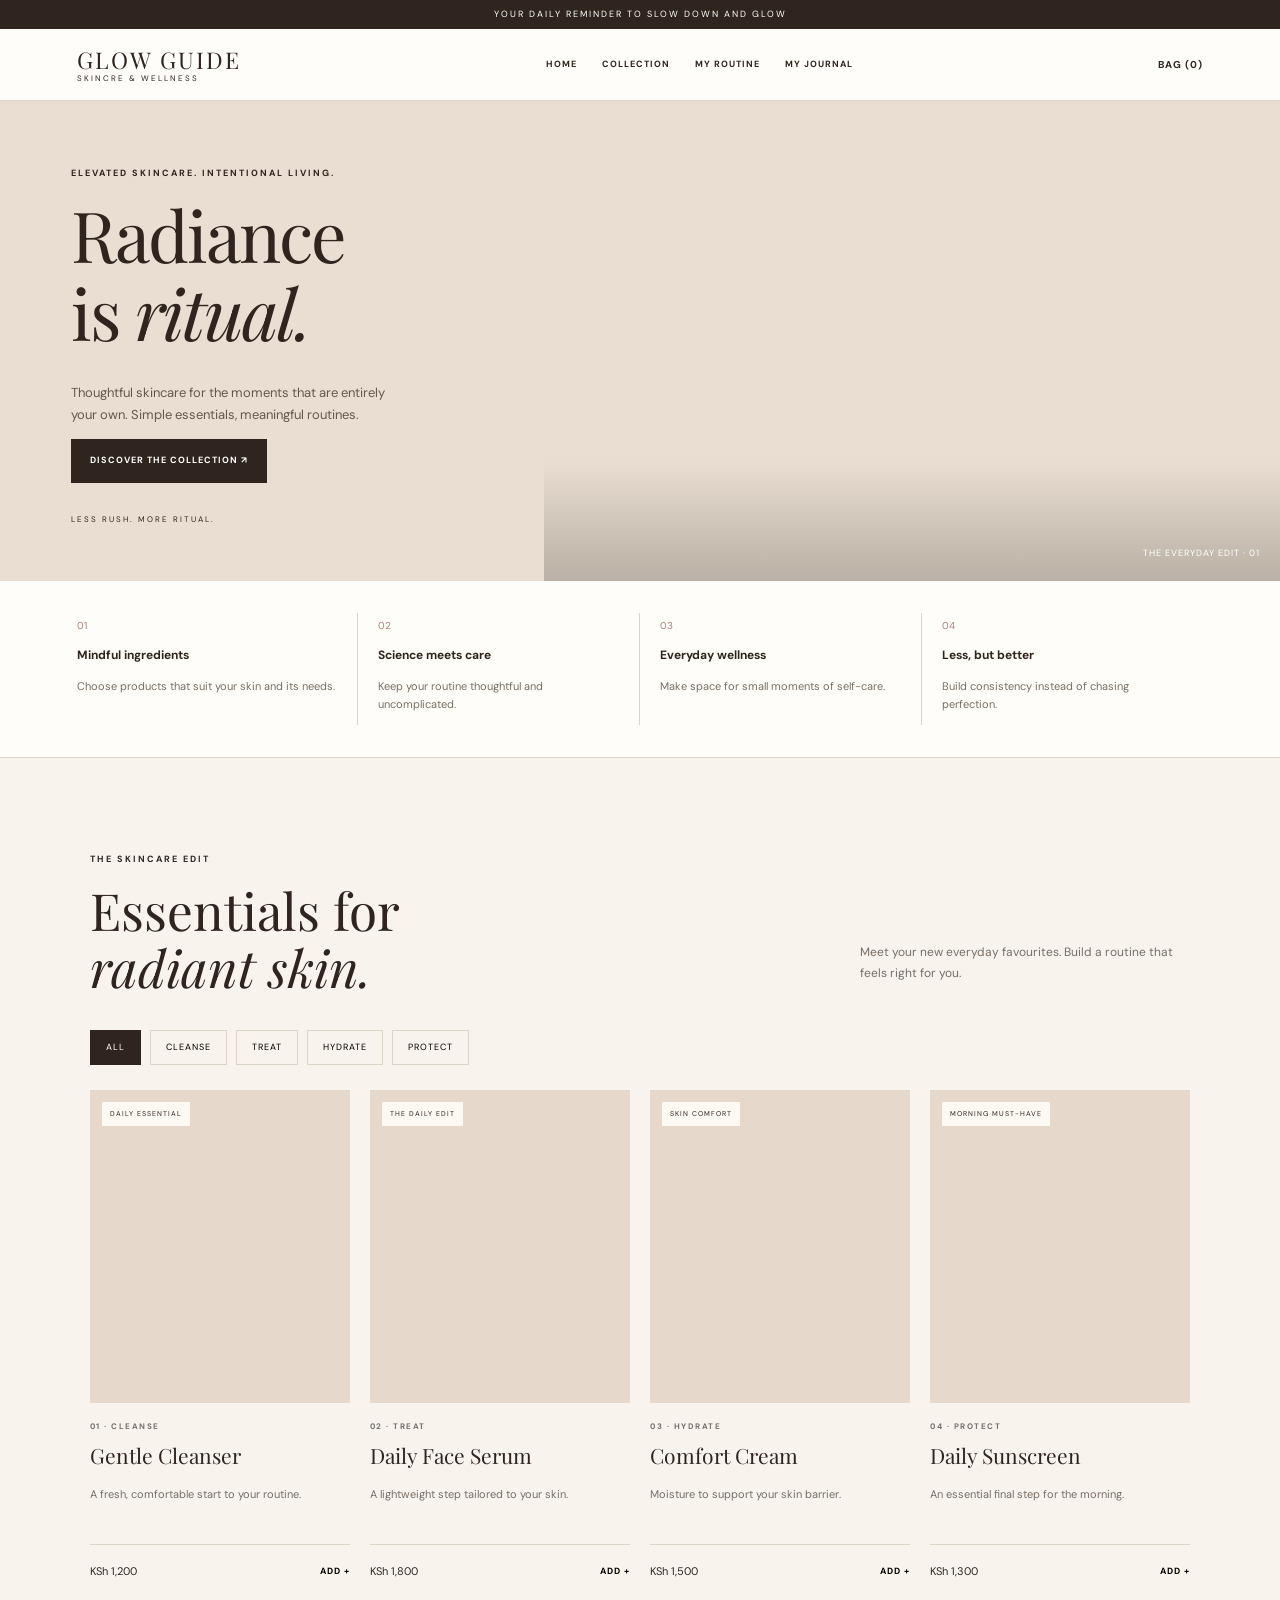
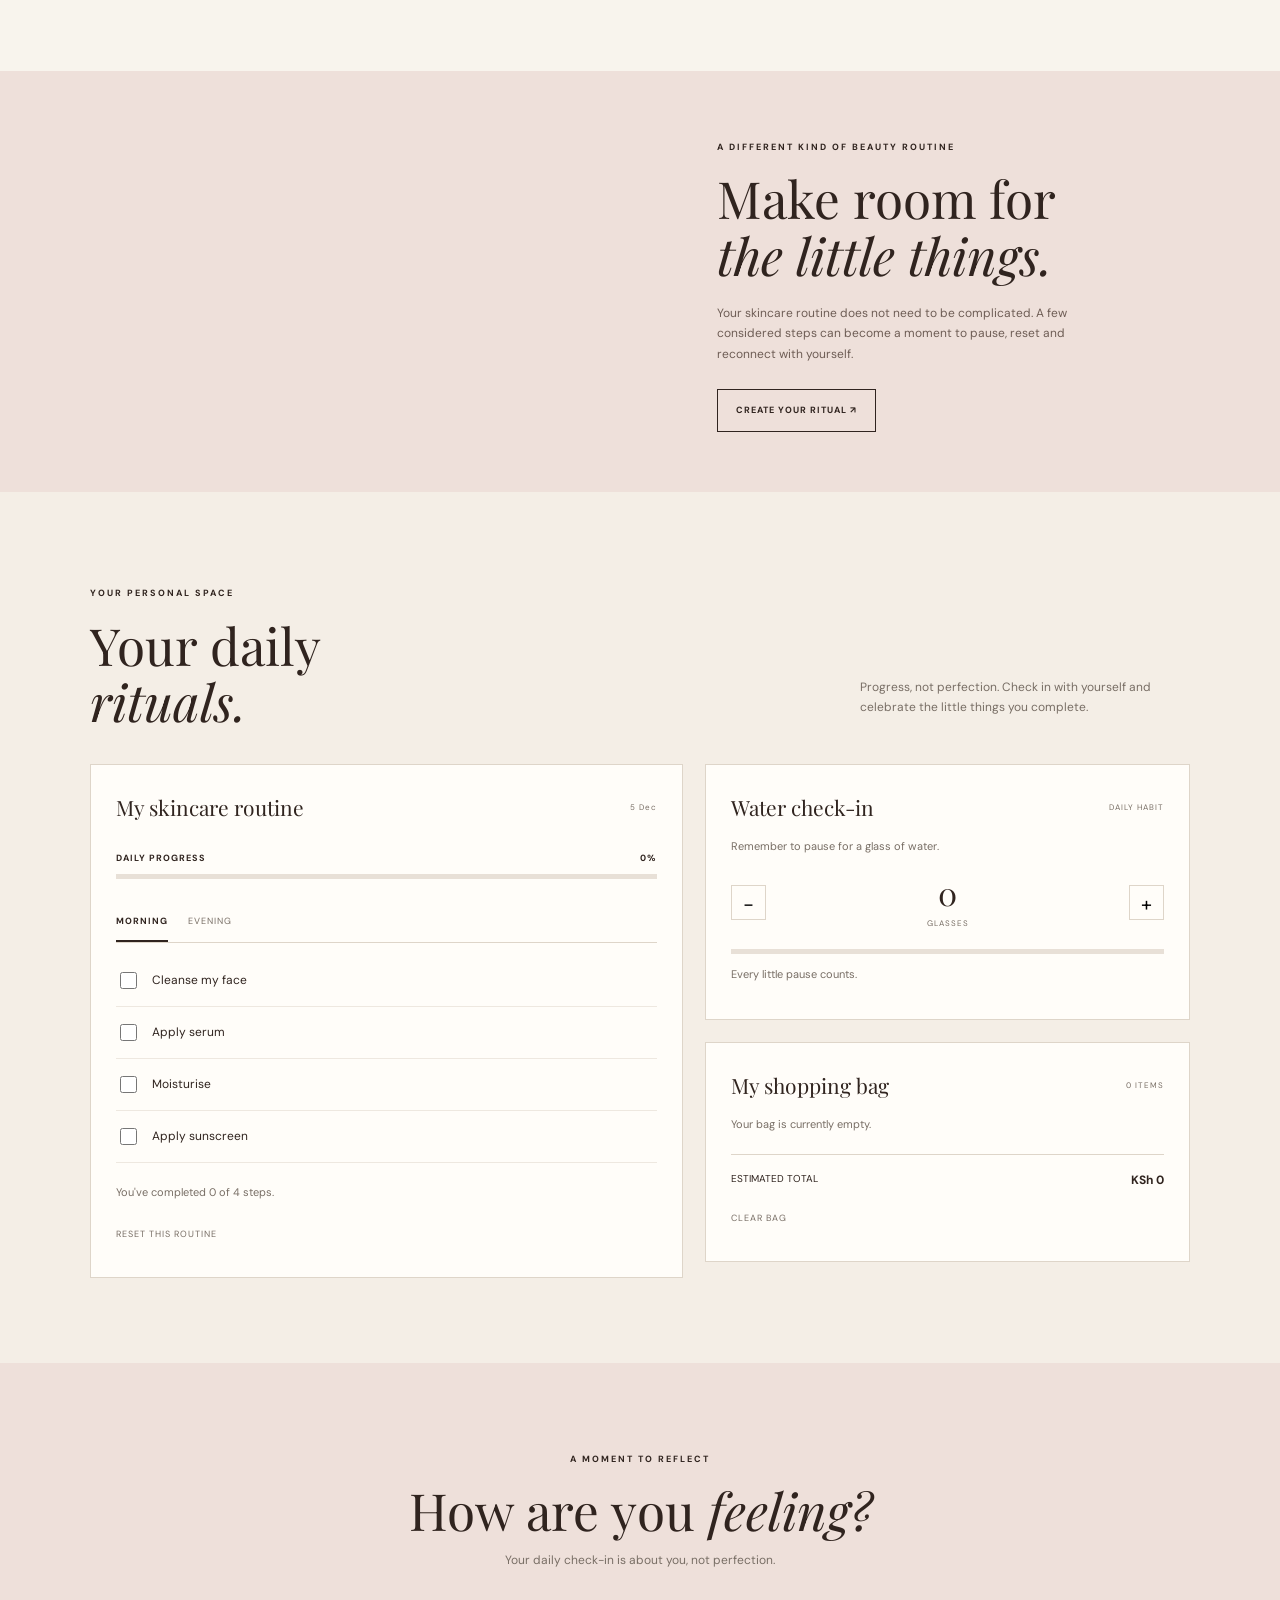
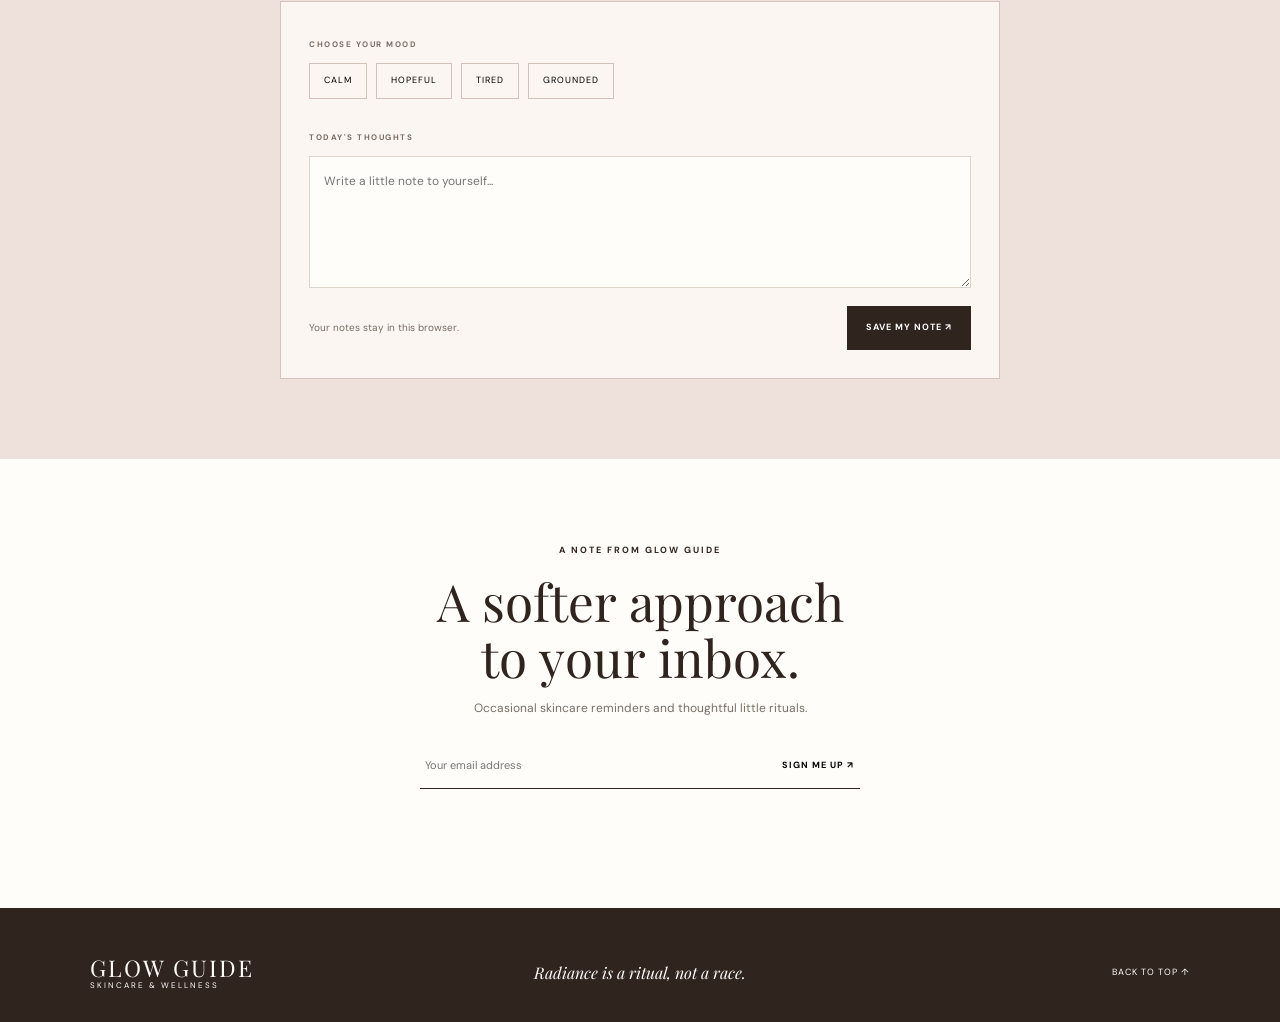
==== index.html @ 08b29b6f "fix: correct spelling of "SKINCRE" in header" ====
<!DOCTYPE html>
<html lang="en">
<head>
    <meta charset="UTF-8">
    <meta name="viewport" content="width=device-width, initial-scale=1.0">
    <title>Glow Guide | Radiance Is Ritual</title>

    <link rel="preconnect" href="https://fonts.googleapis.com">
    <link href="https://fonts.googleapis.com/css2?family=DM+Sans:wght@400;500;600;700&family=Playfair+Display:wght@400;500;600&display=swap" rel="stylesheet">

    <link rel="stylesheet" href="style.css">
</head>
<body>

    <div class="announcement">
        YOUR DAILY REMINDER TO SLOW DOWN AND GLOW
    </div>

    <header>
        <a href="#home" class="logo">
            GLOW GUIDE
            <span>SKINCRE & WELLNESS</span>
        </a>

        <button id="menuToggle" class="menu-toggle">MENU +</button>

        <nav id="navigation">
    <a href="index.html">HOME</a>
    <a href="index.html#products">COLLECTION</a>
    <a href="routine.html">MY ROUTINE</a>
    <a href="journal.html">MY JOURNAL</a>
</nav>

        <button id="bagButton" class="bag-button">
            BAG (<span id="bagCount">0</span>)
        </button>
    </header>

    <main>
        <section class="hero" id="home">
            <div class="hero-content">
                <p class="eyebrow">ELEVATED SKINCARE. INTENTIONAL LIVING.</p>

                <h1>Radiance<br>is <em>ritual.</em></h1>

                <p>
                    Thoughtful skincare for the moments that are
                    entirely your own. Simple essentials, meaningful routines.
                </p>

                <a href="#products" class="button dark-button">
                    DISCOVER THE COLLECTION ↗
                </a>

                <span class="hero-note">LESS RUSH. MORE RITUAL.</span>
            </div>

            <div class="hero-image">
                <span>THE EVERYDAY EDIT · 01</span>
            </div>
        </section>

        <section class="values">
            <article>
                <span>01</span>
                <h3>Mindful ingredients</h3>
                <p>Choose products that suit your skin and its needs.</p>
            </article>

            <article>
                <span>02</span>
                <h3>Science meets care</h3>
                <p>Keep your routine thoughtful and uncomplicated.</p>
            </article>

            <article>
                <span>03</span>
                <h3>Everyday wellness</h3>
                <p>Make space for small moments of self-care.</p>
            </article>

            <article>
                <span>04</span>
                <h3>Less, but better</h3>
                <p>Build consistency instead of chasing perfection.</p>
            </article>
        </section>

        <section class="section" id="products">
            <div class="section-heading">
                <div>
                    <p class="eyebrow">THE SKINCARE EDIT</p>
                    <h2>Essentials for<br><em>radiant skin.</em></h2>
                </div>

                <p>
                    Meet your new everyday favourites.
                    Build a routine that feels right for you.
                </p>
            </div>

            <div class="filters">
                <button class="filter active" data-category="all">ALL</button>
                <button class="filter" data-category="cleanse">CLEANSE</button>
                <button class="filter" data-category="treat">TREAT</button>
                <button class="filter" data-category="hydrate">HYDRATE</button>
                <button class="filter" data-category="protect">PROTECT</button>
            </div>

            <div class="product-grid">
                <article class="product-card" data-category="cleanse">
                    <div class="product-image image-one">
                        <span class="product-tag">DAILY ESSENTIAL</span>
                    </div>
                    <p class="category">01 · CLEANSE</p>
                    <h3>Gentle Cleanser</h3>
                    <p class="description">A fresh, comfortable start to your routine.</p>
                    <div class="product-bottom">
                        <span>KSh 1,200</span>
                        <button class="add-button" data-name="Gentle Cleanser" data-price="1200">ADD +</button>
                    </div>
                </article>

                <article class="product-card" data-category="treat">
                    <div class="product-image image-two">
                        <span class="product-tag">THE DAILY EDIT</span>
                    </div>
                    <p class="category">02 · TREAT</p>
                    <h3>Daily Face Serum</h3>
                    <p class="description">A lightweight step tailored to your skin.</p>
                    <div class="product-bottom">
                        <span>KSh 1,800</span>
                        <button class="add-button" data-name="Daily Face Serum" data-price="1800">ADD +</button>
                    </div>
                </article>

                <article class="product-card" data-category="hydrate">
                    <div class="product-image image-three">
                        <span class="product-tag">SKIN COMFORT</span>
                    </div>
                    <p class="category">03 · HYDRATE</p>
                    <h3>Comfort Cream</h3>
                    <p class="description">Moisture to support your skin barrier.</p>
                    <div class="product-bottom">
                        <span>KSh 1,500</span>
                        <button class="add-button" data-name="Comfort Cream" data-price="1500">ADD +</button>
                    </div>
                </article>

                <article class="product-card" data-category="protect">
                    <div class="product-image image-four">
                        <span class="product-tag">MORNING MUST-HAVE</span>
                    </div>
                    <p class="category">04 · PROTECT</p>
                    <h3>Daily Sunscreen</h3>
                    <p class="description">An essential final step for the morning.</p>
                    <div class="product-bottom">
                        <span>KSh 1,300</span>
                        <button class="add-button" data-name="Daily Sunscreen" data-price="1300">ADD +</button>
                    </div>
                </article>
            </div>
        </section>

        <section class="philosophy" id="ritual">
            <div class="philosophy-image"></div>

            <div class="philosophy-text">
                <p class="eyebrow">A DIFFERENT KIND OF BEAUTY ROUTINE</p>
                <h2>Make room for<br><em>the little things.</em></h2>

                <p>
                    Your skincare routine does not need to be complicated.
                    A few considered steps can become a moment to pause,
                    reset and reconnect with yourself.
                </p>

                <a href="#routine" class="button outline-button">
                    CREATE YOUR RITUAL ↗
                </a>
            </div>
        </section>

        <section class="section dashboard" id="routine">
            <div class="section-heading">
                <div>
                    <p class="eyebrow">YOUR PERSONAL SPACE</p>
                    <h2>Your daily<br><em>rituals.</em></h2>
                </div>

                <p>
                    Progress, not perfection. Check in with yourself
                    and celebrate the little things you complete.
                </p>
            </div>

            <div class="dashboard-grid">
                <div class="panel routine-panel">
                    <div class="panel-heading">
                        <h3>My skincare routine</h3>
                        <span id="todayDate"></span>
                    </div>

                    <div class="progress-info">
                        <span>DAILY PROGRESS</span>
                        <strong id="progressText">0%</strong>
                    </div>

                    <div class="progress-track">
                        <div id="progressBar"></div>
                    </div>

                    <div class="routine-tabs">
                        <button class="routine-tab active" data-time="morning">MORNING</button>
                        <button class="routine-tab" data-time="evening">EVENING</button>
                    </div>

                    <div id="routineList"></div>

                    <p id="routineMessage">Every small step counts.</p>

                    <button id="resetRoutine" class="reset-button">
                        RESET THIS ROUTINE
                    </button>
                </div>

                <div class="side-column">
                    <div class="panel water-panel">
                        <div class="panel-heading">
                            <h3>Water check-in</h3>
                            <span>DAILY HABIT</span>
                        </div>

                        <p class="muted">
                            Remember to pause for a glass of water.
                        </p>

                        <div class="water-controls">
                            <button id="waterMinus" aria-label="Remove a glass">−</button>

                            <div>
                                <strong id="waterCount">0</strong>
                                <span>GLASSES</span>
                            </div>

                            <button id="waterPlus" aria-label="Add a glass">+</button>
                        </div>

                        <div class="progress-track">
                            <div id="waterBar"></div>
                        </div>

                        <p id="waterMessage" class="muted">One moment at a time.</p>
                    </div>

                    <div class="panel bag-panel" id="shoppingBag">
                        <div class="panel-heading">
                            <h3>My shopping bag</h3>
                            <span id="bagItems">0 ITEMS</span>
                        </div>

                        <div id="bagList">
                            <p class="muted">Your bag is currently empty.</p>
                        </div>

                        <div class="bag-total">
                            <span>ESTIMATED TOTAL</span>
                            <strong id="bagTotal">KSh 0</strong>
                        </div>

                        <button id="clearBag" class="reset-button">
                            CLEAR BAG
                        </button>
                    </div>
                </div>
            </div>
        </section>

        <section class="journal-section" id="journal">
            <div class="journal-heading">
                <p class="eyebrow">A MOMENT TO REFLECT</p>
                <h2>How are you <em>feeling?</em></h2>
                <p>Your daily check-in is about you, not perfection.</p>
            </div>

            <div class="journal-card">
                <p class="category">CHOOSE YOUR MOOD</p>

                <div class="mood-options">
                    <button class="mood-button" data-mood="Calm">CALM</button>
                    <button class="mood-button" data-mood="Hopeful">HOPEFUL</button>
                    <button class="mood-button" data-mood="Tired">TIRED</button>
                    <button class="mood-button" data-mood="Grounded">GROUNDED</button>
                </div>

                <label for="journalEntry" class="category">TODAY'S THOUGHTS</label>

                <textarea id="journalEntry" rows="5"
                    placeholder="Write a little note to yourself..."></textarea>

                <div class="journal-footer">
                    <span id="saveMessage">Your notes stay in this browser.</span>
                    <button id="saveJournal" class="button dark-button">SAVE MY NOTE ↗</button>
                </div>
            </div>
        </section>

        <section class="newsletter">
            <p class="eyebrow">A NOTE FROM GLOW GUIDE</p>
            <h2>A softer approach<br>to your inbox.</h2>
            <p>Occasional skincare reminders and thoughtful little rituals.</p>

            <form id="newsletterForm">
                <input type="email" id="emailInput" placeholder="Your email address" required>
                <button type="submit">SIGN ME UP ↗</button>
            </form>

            <p id="newsletterMessage" class="newsletter-message"></p>
        </section>
    </main>

    <footer>
        <a href="#home" class="logo">
            GLOW GUIDE
            <span>SKINCARE & WELLNESS</span>
        </a>

        <p>Radiance is a ritual, not a race.</p>
        <a href="#home">BACK TO TOP ↑</a>
    </footer>

    <script src="script.js"></script>
</body>
</html>
---- style.css ----
:root {
    --cream: #f8f4ed;
    --white: #fffdf9;
    --rose: #d9b8b1;
    --rose-light: #eee0da;
    --brown: #30241f;
    --taupe: #897767;
    --muted: #786e65;
    --line: #ded5c9;
    --serif: "Playfair Display", Georgia, serif;
    --sans: "DM Sans", Arial, sans-serif;
}

* {
    box-sizing: border-box;
}

html {
    scroll-behavior: smooth;
    scroll-padding-top: 90px;
}

body {
    margin: 0;
    background: var(--cream);
    color: var(--brown);
    font-family: var(--sans);
    font-size: 14px;
    line-height: 1.7;
}

button, input, textarea {
    font: inherit;
}

button, a {
    -webkit-tap-highlight-color: transparent;
}

a {
    color: inherit;
    text-decoration: none;
}

button {
    cursor: pointer;
}

.announcement {
    padding: 7px;
    background: var(--brown);
    color: white;
    text-align: center;
    font-size: 9px;
    letter-spacing: 2px;
}

header {
    position: sticky;
    top: 0;
    z-index: 10;
    display: flex;
    align-items: center;
    justify-content: space-between;
    gap: 20px;
    padding: 17px 6%;
    background: var(--white);
    border-bottom: 1px solid var(--line);
}

.logo {
    display: flex;
    flex-direction: column;
    font-family: var(--serif);
    font-size: 23px;
    line-height: 1.2;
    letter-spacing: 2px;
}

.logo span {
    font-family: var(--sans);
    font-size: 8px;
    letter-spacing: 2px;
}

nav {
    display: flex;
    gap: 25px;
}

nav a, .bag-button {
    font-size: 9px;
    font-weight: 700;
    letter-spacing: 1px;
}

nav a:hover {
    color: #a36f69;
}

.bag-button, .menu-toggle {
    padding: 9px 0;
    border: 0;
    background: transparent;
    color: var(--brown);
    font-size: 10px;
    letter-spacing: 1px;
}

.menu-toggle {
    display: none;
}

.hero {
    display: grid;
    grid-template-columns: 0.85fr 1.15fr;
    min-height: 480px;
    background: #e9ded1;
}

.hero-content {
    display: flex;
    flex-direction: column;
    align-items: flex-start;
    justify-content: center;
    padding: 55px 10% 55px 13%;
}

.eyebrow {
    margin-bottom: 15px;
    font-size: 9px;
    font-weight: 700;
    letter-spacing: 2px;
}

h1, h2, h3 {
    margin-top: 0;
}

h1, h2 {
    font-family: var(--serif);
    font-weight: 400;
    line-height: 1.1;
}

h1 {
    margin-bottom: 18px;
    font-size: clamp(48px, 5.5vw, 76px);
    letter-spacing: -2px;
}

h1 em, h2 em {
    font-weight: 400;
}

.hero-content > p:not(.eyebrow) {
    max-width: 340px;
    color: #65584e;
    font-size: 13px;
}

.button {
    display: inline-block;
    padding: 13px 18px;
    border: 1px solid var(--brown);
    font-size: 9px;
    font-weight: 700;
    letter-spacing: 1px;
    transition: background .25s, color .25s;
}

.dark-button {
    background: var(--brown);
    color: white;
}

.dark-button:hover {
    background: transparent;
    color: var(--brown);
}

.hero-note {
    margin-top: 30px;
    font-size: 8px;
    letter-spacing: 2px;
}

.hero-image {
    display: flex;
    align-items: flex-end;
    justify-content: flex-end;
    min-height: 480px;
    padding: 20px;
    background:
        linear-gradient(0deg, #30241f40, transparent 25%),
        url("https://i.pinimg.com/736x/78/ba/37/78ba37074120cfd9b7e479be611faea0.jpg")
        center / cover no-repeat;
}

.hero-image span {
    color: white;
    font-size: 9px;
    letter-spacing: 1px;
}

.values {
    display: grid;
    grid-template-columns: repeat(4, 1fr);
    padding: 32px 6%;
    background: var(--white);
    border-bottom: 1px solid var(--line);
}

.values article {
    padding: 0 20px;
    border-right: 1px solid var(--line);
}

.values article:first-child {
    padding-left: 0;
}

.values article:last-child {
    border: 0;
}

.values article > span {
    color: #a68178;
    font-size: 10px;
}

.values h3 {
    margin: 8px 0 5px;
    font-size: 12px;
}

.values p, .muted {
    color: var(--muted);
    font-size: 11px;
}

.section {
    padding: 85px 7%;
}

.section-heading {
    display: flex;
    align-items: flex-end;
    justify-content: space-between;
    gap: 30px;
    margin-bottom: 35px;
}

.section-heading h2, .philosophy h2,
.journal-heading h2, .newsletter h2 {
    margin-bottom: 0;
    font-size: clamp(38px, 4vw, 54px);
}

.section-heading > p {
    max-width: 330px;
    color: var(--muted);
    font-size: 12px;
}

.filters {
    display: flex;
    flex-wrap: wrap;
    gap: 9px;
    margin-bottom: 25px;
}

.filter {
    padding: 9px 15px;
    border: 1px solid var(--line);
    background: transparent;
    font-size: 9px;
    letter-spacing: 1px;
}

.filter:hover, .filter.active {
    border-color: var(--brown);
    background: var(--brown);
    color: white;
}

.product-grid {
    display: grid;
    grid-template-columns: repeat(4, minmax(0, 1fr));
    gap: 20px;
}

.product-card {
    min-width: 0;
    animation: fadeIn .35s ease;
}

.product-card.hidden {
    display: none;
}

.product-image {
    position: relative;
    overflow: hidden;
    aspect-ratio: 4 / 4.8;
    margin-bottom: 17px;
    background-color: #e6d8ca;
    background-position: center;
    background-size: cover;
    transition: background-size .3s;
}

.product-card:hover .product-image {
    filter: saturate(.9);
}

.image-one {
    background-image: url("https://i.pinimg.com/736x/c7/38/27/c73827fe2aad426c7328e5160a84a9de.jpg");
}

.image-two {
    background-image: url("https://i.pinimg.com/736x/4d/58/dd/4d58ddaed7754db83d1d439039203e35.jpg");
}

.image-three {
    background-image: url("https://i.pinimg.com/736x/87/bc/37/87bc3755976890d50ada2dde1de0d904.jpg");
}

.image-four {
    background-image: url("https://i.pinimg.com/1200x/c8/2e/bd/c82ebddfeb3f2e56e0373e88ba28e159.jpg");
}

.product-tag {
    position: absolute;
    top: 12px;
    left: 12px;
    padding: 6px 8px;
    background: #fffdf9df;
    font-size: 7px;
    letter-spacing: 1px;
}

.category {
    margin-bottom: 5px;
    color: var(--muted);
    font-size: 8px;
    font-weight: 700;
    letter-spacing: 1.5px;
}

.product-card h3 {
    margin-bottom: 5px;
    font-family: var(--serif);
    font-size: 21px;
    font-weight: 400;
}

.description {
    min-height: 48px;
    color: var(--muted);
    font-size: 11px;
}

.product-bottom {
    display: flex;
    align-items: center;
    justify-content: space-between;
    gap: 10px;
    padding-top: 12px;
    border-top: 1px solid var(--line);
    font-size: 11px;
}

.add-button {
    padding: 7px 0 7px 8px;
    border: 0;
    background: transparent;
    font-size: 9px;
    font-weight: 700;
    letter-spacing: 1px;
}

.add-button:hover {
    color: #a36f69;
}

.philosophy {
    display: grid;
    grid-template-columns: 1fr 1fr;
    background: var(--rose-light);
}

.philosophy-image {
    min-height: 390px;
    background:
        url("https://i.pinimg.com/736x/76/57/2b/76572b9d6eb67d66b249c92ca7737bb4.jpg")
        center / cover no-repeat;
}

.philosophy-text {
    display: flex;
    flex-direction: column;
    align-items: flex-start;
    justify-content: center;
    padding: 60px 12%;
}

.philosophy-text > p:not(.eyebrow) {
    max-width: 370px;
    margin: 20px 0;
    color: #6e5d55;
    font-size: 12px;
}

.outline-button {
    margin-top: 5px;
}

.outline-button:hover {
    background: var(--brown);
    color: white;
}

.dashboard {
    background: #f4eee6;
}

.dashboard-grid {
    display: grid;
    grid-template-columns: 1.1fr .9fr;
    align-items: start;
    gap: 22px;
}

.panel {
    padding: 25px;
    border: 1px solid var(--line);
    background: var(--white);
}

.panel-heading {
    display: flex;
    align-items: center;
    justify-content: space-between;
    gap: 10px;
}

.panel-heading h3 {
    margin: 0;
    font-family: var(--serif);
    font-size: 21px;
    font-weight: 400;
}

.panel-heading > span {
    color: var(--muted);
    font-size: 8px;
    letter-spacing: 1px;
}

.progress-info {
    display: flex;
    justify-content: space-between;
    margin: 25px 0 8px;
    font-size: 9px;
    font-weight: 700;
    letter-spacing: 1px;
}

.progress-track {
    overflow: hidden;
    height: 5px;
    background: #e8e0d7;
}

.progress-track > div {
    width: 0;
    height: 100%;
    background: #a77d78;
    transition: width .3s ease;
}

.routine-tabs {
    display: flex;
    gap: 20px;
    margin: 25px 0 12px;
    border-bottom: 1px solid var(--line);
}

.routine-tab {
    padding: 10px 0;
    border: 0;
    border-bottom: 2px solid transparent;
    background: transparent;
    color: var(--muted);
    font-size: 9px;
    letter-spacing: 1px;
}

.routine-tab.active {
    border-color: var(--brown);
    color: var(--brown);
    font-weight: 700;
}

.routine-item {
    display: flex;
    align-items: center;
    gap: 12px;
    padding: 14px 0;
    border-bottom: 1px solid #eee8e0;
    cursor: pointer;
}

.routine-item input {
    width: 17px;
    height: 17px;
    accent-color: #80675c;
}

.routine-item span {
    font-size: 12px;
}

.routine-item input:checked + span {
    color: var(--muted);
    text-decoration: line-through;
}

#routineMessage {
    margin: 20px 0 5px;
    color: var(--muted);
    font-size: 11px;
}

.reset-button {
    margin-top: 12px;
    padding: 9px 0;
    border: 0;
    background: transparent;
    color: var(--muted);
    font-size: 9px;
    letter-spacing: 1px;
}

.reset-button:hover {
    color: var(--brown);
}

.side-column {
    display: grid;
    gap: 22px;
}

.water-controls {
    display: flex;
    align-items: center;
    justify-content: space-between;
    margin: 18px 0;
    text-align: center;
}

.water-controls button {
    width: 35px;
    height: 35px;
    border: 1px solid var(--line);
    background: transparent;
    font-size: 20px;
}

.water-controls button:hover {
    background: var(--rose-light);
}

.water-controls strong, .water-controls span {
    display: block;
}

.water-controls strong {
    font-family: var(--serif);
    font-size: 32px;
    font-weight: 400;
    line-height: 1.2;
}

.water-controls span {
    margin-top: 5px;
    color: var(--muted);
    font-size: 8px;
    letter-spacing: 1px;
}

.bag-total {
    display: flex;
    justify-content: space-between;
    gap: 12px;
    margin-top: 20px;
    padding-top: 15px;
    border-top: 1px solid var(--line);
    font-size: 10px;
}

.bag-total strong {
    font-size: 12px;
}

.bag-item {
    display: flex;
    justify-content: space-between;
    gap: 10px;
    padding: 10px 0;
    border-bottom: 1px solid #eee8e0;
    font-size: 11px;
}

.remove-item {
    border: 0;
    background: transparent;
    color: var(--muted);
    font-size: 9px;
}

.journal-section {
    padding: 80px 7%;
    background: var(--rose-light);
}

.journal-heading {
    margin-bottom: 30px;
    text-align: center;
}

.journal-heading > p:last-child {
    color: var(--muted);
    font-size: 12px;
}

.journal-card {
    max-width: 720px;
    margin: auto;
    padding: 28px;
    border: 1px solid #d7c5bd;
    background: #fffdf9c9;
}

.mood-options {
    display: flex;
    flex-wrap: wrap;
    gap: 9px;
    margin: 12px 0 25px;
}

.mood-button {
    padding: 9px 14px;
    border: 1px solid #d3c2b9;
    background: transparent;
    font-size: 9px;
    letter-spacing: 1px;
}

.mood-button:hover, .mood-button.selected {
    background: var(--brown);
    color: white;
}

textarea, input {
    color: var(--brown);
}

textarea {
    display: block;
    width: 100%;
    margin-top: 9px;
    padding: 14px;
    border: 1px solid var(--line);
    background: var(--white);
    resize: vertical;
    outline: none;
    font-size: 12px;
}

textarea:focus, input:focus {
    border-color: #a77d78;
}

.journal-footer {
    display: flex;
    align-items: center;
    justify-content: space-between;
    gap: 15px;
    margin-top: 18px;
}

.journal-footer > span {
    color: var(--muted);
    font-size: 10px;
}

.newsletter {
    padding: 75px 20px;
    text-align: center;
    background: var(--white);
}

.newsletter > p:not(.eyebrow) {
    color: var(--muted);
    font-size: 12px;
}

.newsletter form {
    display: flex;
    max-width: 440px;
    margin: 25px auto 0;
    border-bottom: 1px solid var(--brown);
}

.newsletter input {
    flex: 1;
    width: 0;
    padding: 13px 5px;
    border: 0;
    outline: none;
    background: transparent;
    font-size: 11px;
}

.newsletter form button {
    border: 0;
    background: transparent;
    font-size: 9px;
    font-weight: 700;
    letter-spacing: 1px;
}

.newsletter-message {
    min-height: 20px;
}

footer {
    display: grid;
    grid-template-columns: 1fr 1fr 1fr;
    align-items: center;
    gap: 20px;
    padding: 35px 7% 20px;
    background: var(--brown);
    color: var(--white);
}

footer p {
    text-align: center;
    font-family: var(--serif);
    font-size: 16px;
    font-style: italic;
}

footer > a:nth-of-type(2) {
    justify-self: end;
    font-size: 9px;
    letter-spacing: 1px;
}

footer small {
    grid-column: 1 / -1;
    padding-top: 17px;
    border-top: 1px solid #5b4b42;
    color: #c9bdb2;
    font-size: 8px;
    letter-spacing: 1px;
}

@keyframes fadeIn {
    from { opacity: 0; transform: translateY(5px); }
    to { opacity: 1; transform: translateY(0); }
}

@media (max-width: 850px) {
    header {
        padding-inline: 4%;
    }

    nav {
        gap: 12px;
    }

    nav a {
        font-size: 8px;
    }

    .product-grid {
        grid-template-columns: repeat(2, minmax(0, 1fr));
        gap: 30px 18px;
    }

    .dashboard-grid {
        grid-template-columns: 1fr;
    }
}

@media (max-width: 600px) {
    header {
        flex-wrap: wrap;
    }

    .menu-toggle {
        display: block;
        margin-left: auto;
    }

    nav {
        display: none;
        flex: 1 0 100%;
        flex-direction: column;
        gap: 0;
        order: 3;
    }

    nav.open {
        display: flex;
    }

    nav a {
        padding: 12px 0;
        border-top: 1px solid var(--line);
        font-size: 10px;
    }

    .bag-button {
        order: 2;
    }

    .hero {
        grid-template-columns: 1fr;
    }

    .hero-content {
        padding: 45px 8%;
    }

    .hero-image {
        min-height: 280px;
    }

    .values {
        grid-template-columns: 1fr 1fr;
        gap: 20px 0;
        padding: 25px 6%;
    }

    .values article {
        padding: 10px;
    }

    .values article:nth-child(even) {
        border-right: 0;
    }

    .section {
        padding: 60px 6%;
    }

    .section-heading {
        display: block;
    }

    .section-heading > p {
        margin-top: 15px;
    }

    .product-grid {
        gap: 25px 12px;
    }

    .product-card h3 {
        font-size: 18px;
    }

    .product-image {
        aspect-ratio: 4 / 5;
    }

    .philosophy {
        grid-template-columns: 1fr;
    }

    .philosophy-image {
        min-height: 250px;
    }

    .philosophy-text {
        padding: 45px 8%;
    }

    .panel {
        padding: 19px;
    }

    .journal-section {
        padding: 60px 6%;
    }

    .journal-card {
        padding: 19px;
    }

    .journal-footer {
        align-items: flex-start;
        flex-direction: column;
    }

    footer {
        grid-template-columns: 1fr 1fr;
        padding-inline: 6%;
    }

    footer p {
        grid-column: 1 / -1;
        grid-row: 2;
        text-align: left;
    }

    footer > a:nth-of-type(2) {
        grid-column: 2;
        grid-row: 1;
    }
}
/* =========================================
   GLOW GUIDE — MULTI-PAGE ADDITIONS
========================================= */

.inner-page {
    min-height: 60vh;
}

.page-hero {
    padding: 100px 8% 75px;
    text-align: center;
    background: #eee6dc;
}

.page-hero h1 {
    margin: 18px 0;
    font-family: "Playfair Display", serif;
    font-size: clamp(3rem, 7vw, 5.5rem);
    font-weight: 400;
    line-height: 1.08;
}

.page-hero h1 em,
.page-hero h2 em {
    color: #997665;
    font-weight: 400;
}

.page-hero > p:last-child {
    max-width: 560px;
    margin: 18px auto 0;
    line-height: 1.8;
}

.builder-layout,
.journal-overview {
    display: grid;
    grid-template-columns: repeat(2, minmax(0, 1fr));
    gap: 28px;
    align-items: start;
}

.form-stack {
    display: flex;
    flex-direction: column;
    gap: 12px;
    margin-top: 25px;
}

.form-stack label,
.routine-filter-row label {
    font-size: 0.78rem;
    font-weight: 700;
    letter-spacing: 0.04em;
}

.form-stack input,
.form-stack select,
.form-stack textarea,
.routine-filter-row select {
    width: 100%;
    padding: 13px 14px;
    border: 1px solid #d8c9bd;
    border-radius: 0;
    background: #fffdf9;
    color: #44382f;
    font: inherit;
}

.form-stack input:focus,
.form-stack select:focus,
.form-stack textarea:focus,
.routine-filter-row select:focus {
    outline: 2px solid #997665;
    outline-offset: 2px;
}

.form-stack textarea {
    resize: vertical;
}

.form-message {
    min-height: 1.5em;
    color: #735646;
    font-size: 0.9rem;
}

.routine-filter-row {
    display: grid;
    grid-template-columns: 70px minmax(0, 1fr);
    align-items: center;
    gap: 12px;
    margin: 24px 0;
}

.saved-product-list {
    display: grid;
    gap: 14px;
    margin-top: 20px;
}

.saved-product {
    padding: 18px;
    border: 1px solid #e1d5ca;
    background: #fffdf9;
}

.saved-product h3 {
    margin: 0 0 8px;
    font-family: "Playfair Display", serif;
    font-size: 1.25rem;
    font-weight: 400;
}

.saved-product p {
    line-height: 1.65;
    overflow-wrap: anywhere;
}

.saved-product .category {
    text-transform: capitalize;
}

.remove-item {
    margin-top: 10px;
    padding: 8px 0;
    border: 0;
    background: transparent;
    color: #8c5e4d;
    cursor: pointer;
    font-size: 0.72rem;
    font-weight: 700;
    letter-spacing: 0.08em;
}

.remove-item:hover {
    text-decoration: underline;
}

.summary-stat {
    display: flex;
    justify-content: space-between;
    align-items: center;
    gap: 15px;
    padding: 17px 0;
    border-bottom: 1px solid #e1d5ca;
}

.summary-stat span {
    color: #78695e;
    font-size: 0.9rem;
}

.summary-stat strong {
    font-family: "Playfair Display", serif;
    font-size: 1.25rem;
    font-weight: 400;
}

.journal-saved-card {
    max-width: 850px;
    margin: 0 auto;
}

.saved-mood {
    margin: 24px 0 14px;
    color: #78695e;
}

.saved-journal-entry {
    min-height: 90px;
    padding: 20px;
    border-left: 2px solid #b58c77;
    background: #f6f0e9;
    line-height: 1.85;
    overflow-wrap: anywhere;
    white-space: pre-wrap;
}

[hidden] {
    display: none !important;
}

button:focus-visible,
a:focus-visible {
    outline: 2px solid #997665;
    outline-offset: 4px;
}

@media (max-width: 850px) {
    .builder-layout,
    .journal-overview {
        grid-template-columns: 1fr;
    }

    .page-hero {
        padding: 75px 6% 55px;
    }
}

@media (max-width: 600px) {
    .page-hero h1 {
        font-size: 3rem;
    }

    .page-hero {
        padding: 60px 22px 45px;
    }

    .saved-product {
        padding: 14px;
    }

    .summary-stat {
        align-items: flex-start;
    }
}
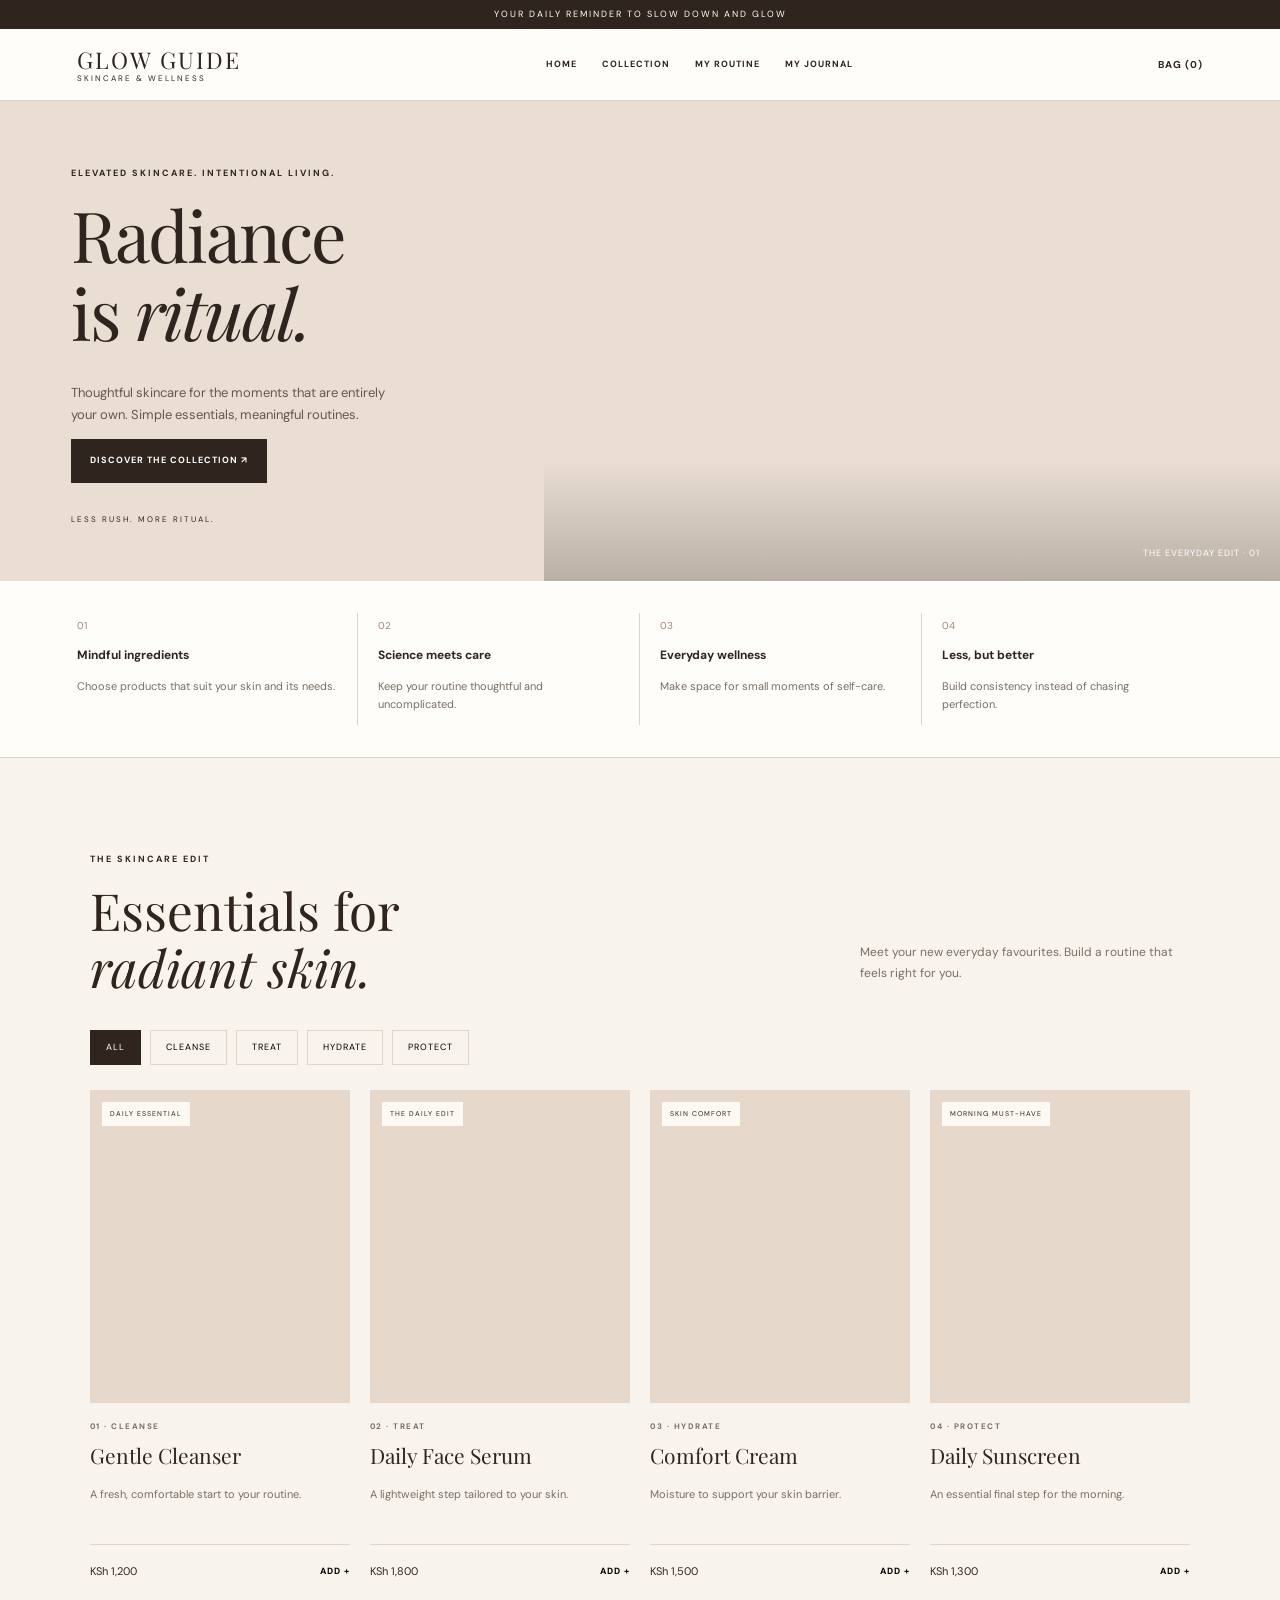
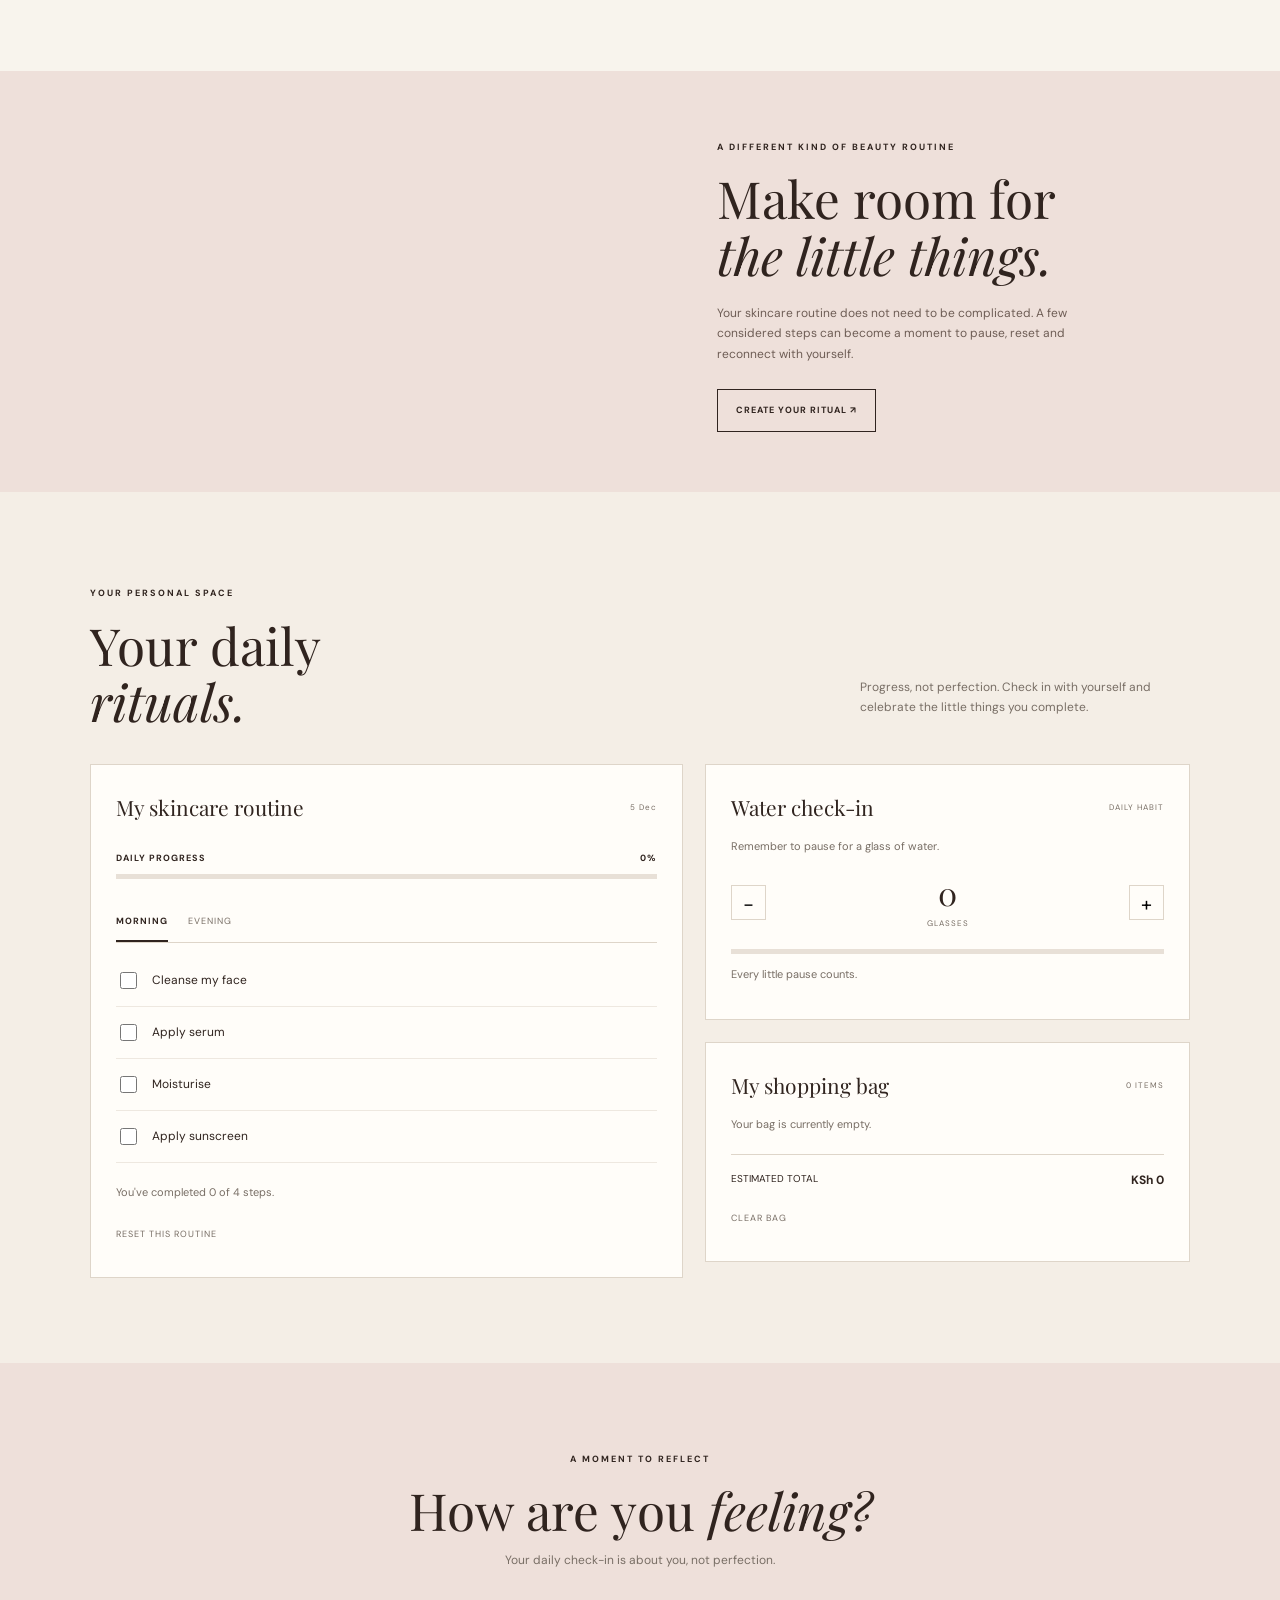
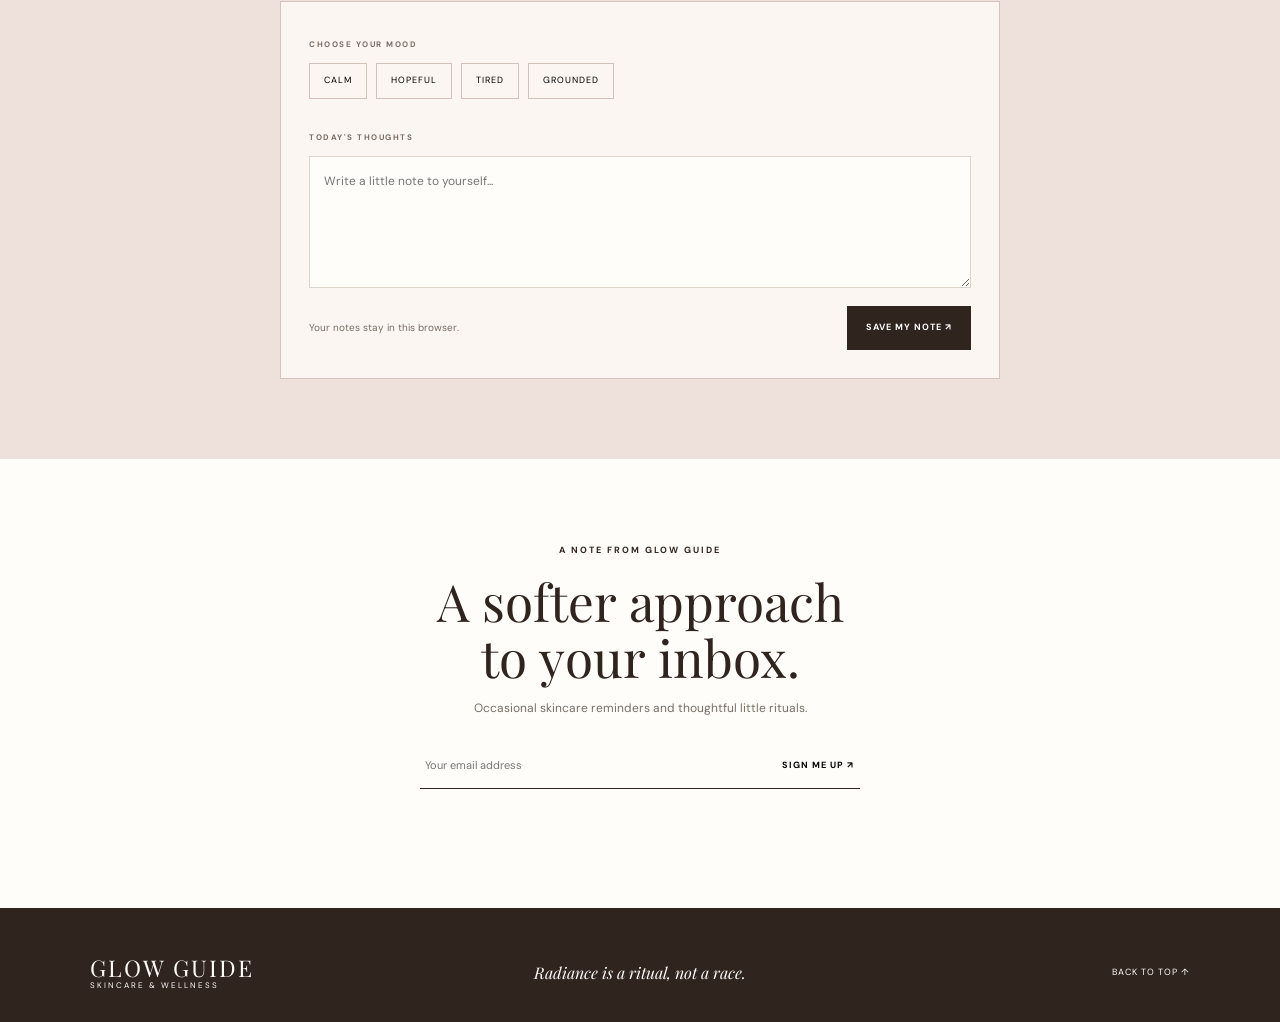
==== commit 9a5c5bc2: "fix: correct spelling of "SKINCRE" to "SKINCARE" in header" ====
--- a/index.html
+++ b/index.html
@@ -20,7 +20,7 @@
     <header>
         <a href="#home" class="logo">
             GLOW GUIDE
-            <span>SKINCRE & WELLNESS</span>
+            <span>SKINCARE & WELLNESS</span>
         </a>
 
         <button id="menuToggle" class="menu-toggle">MENU +</button>
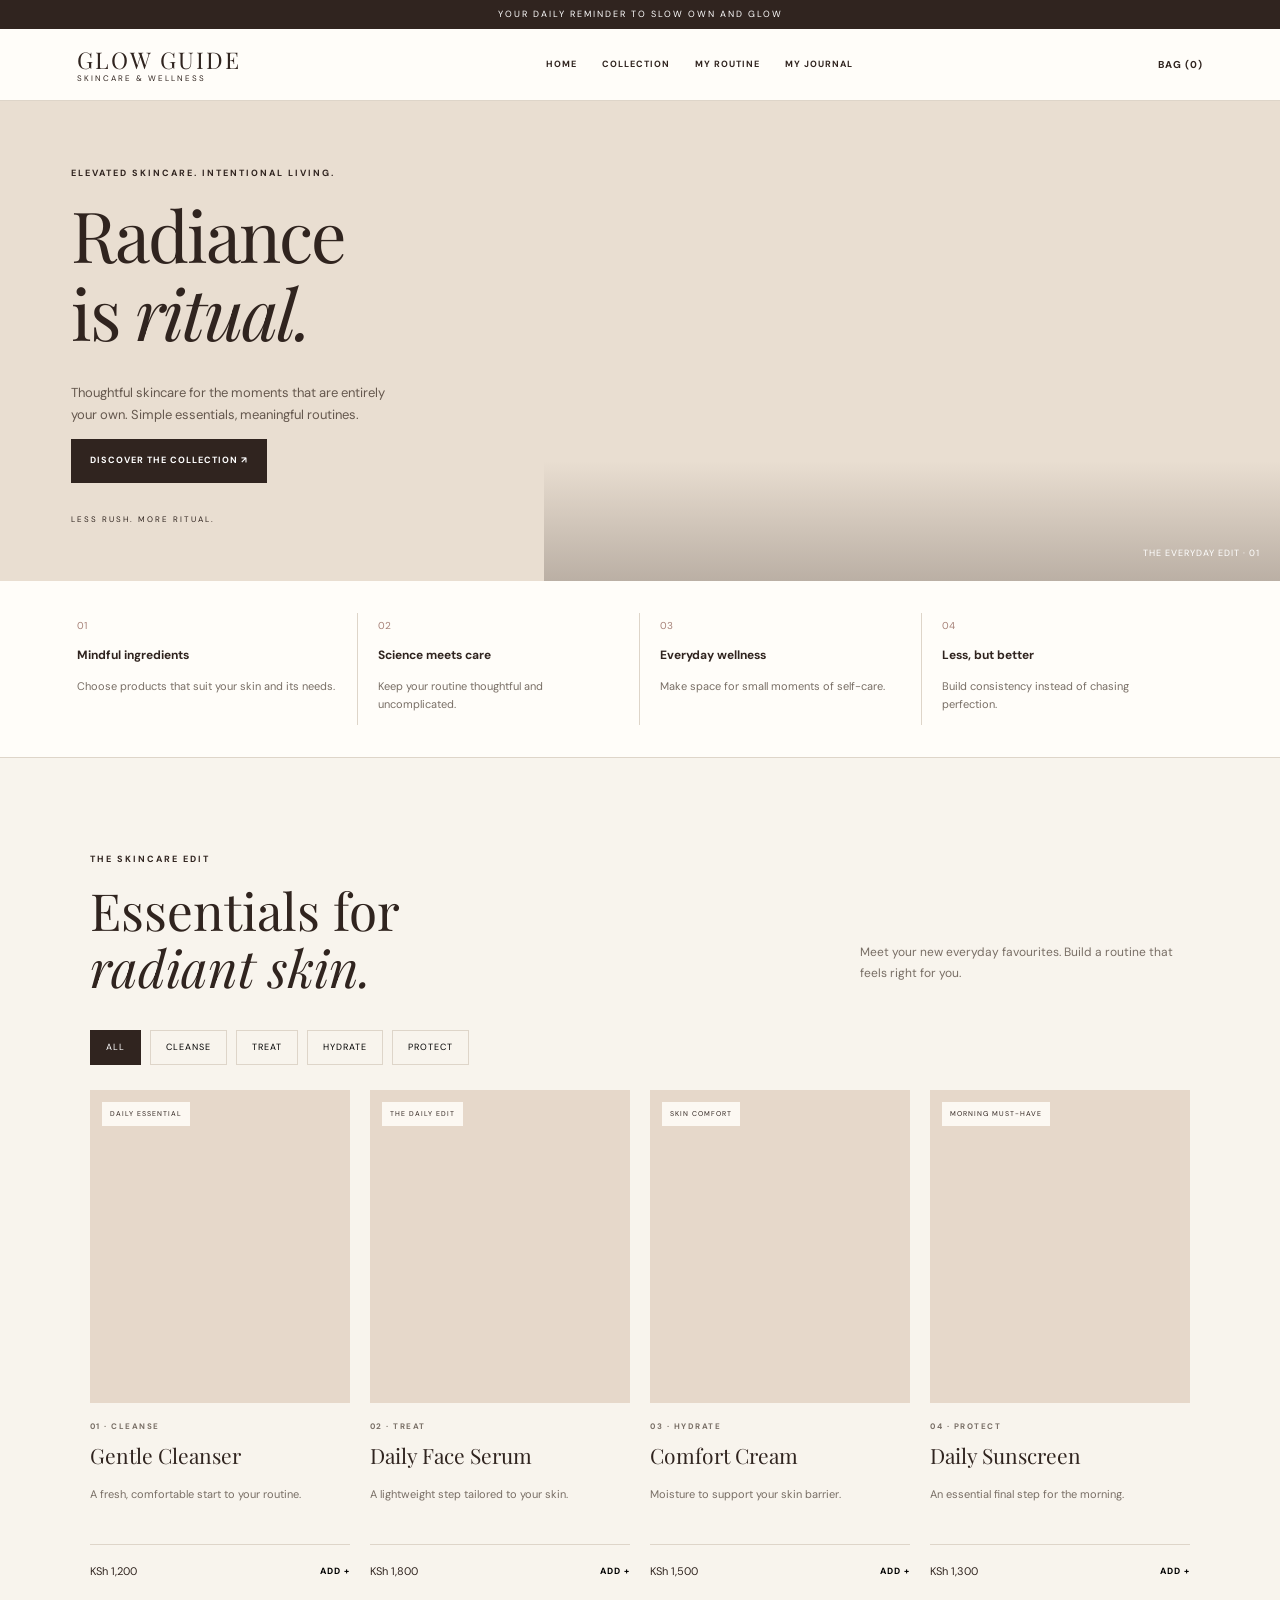
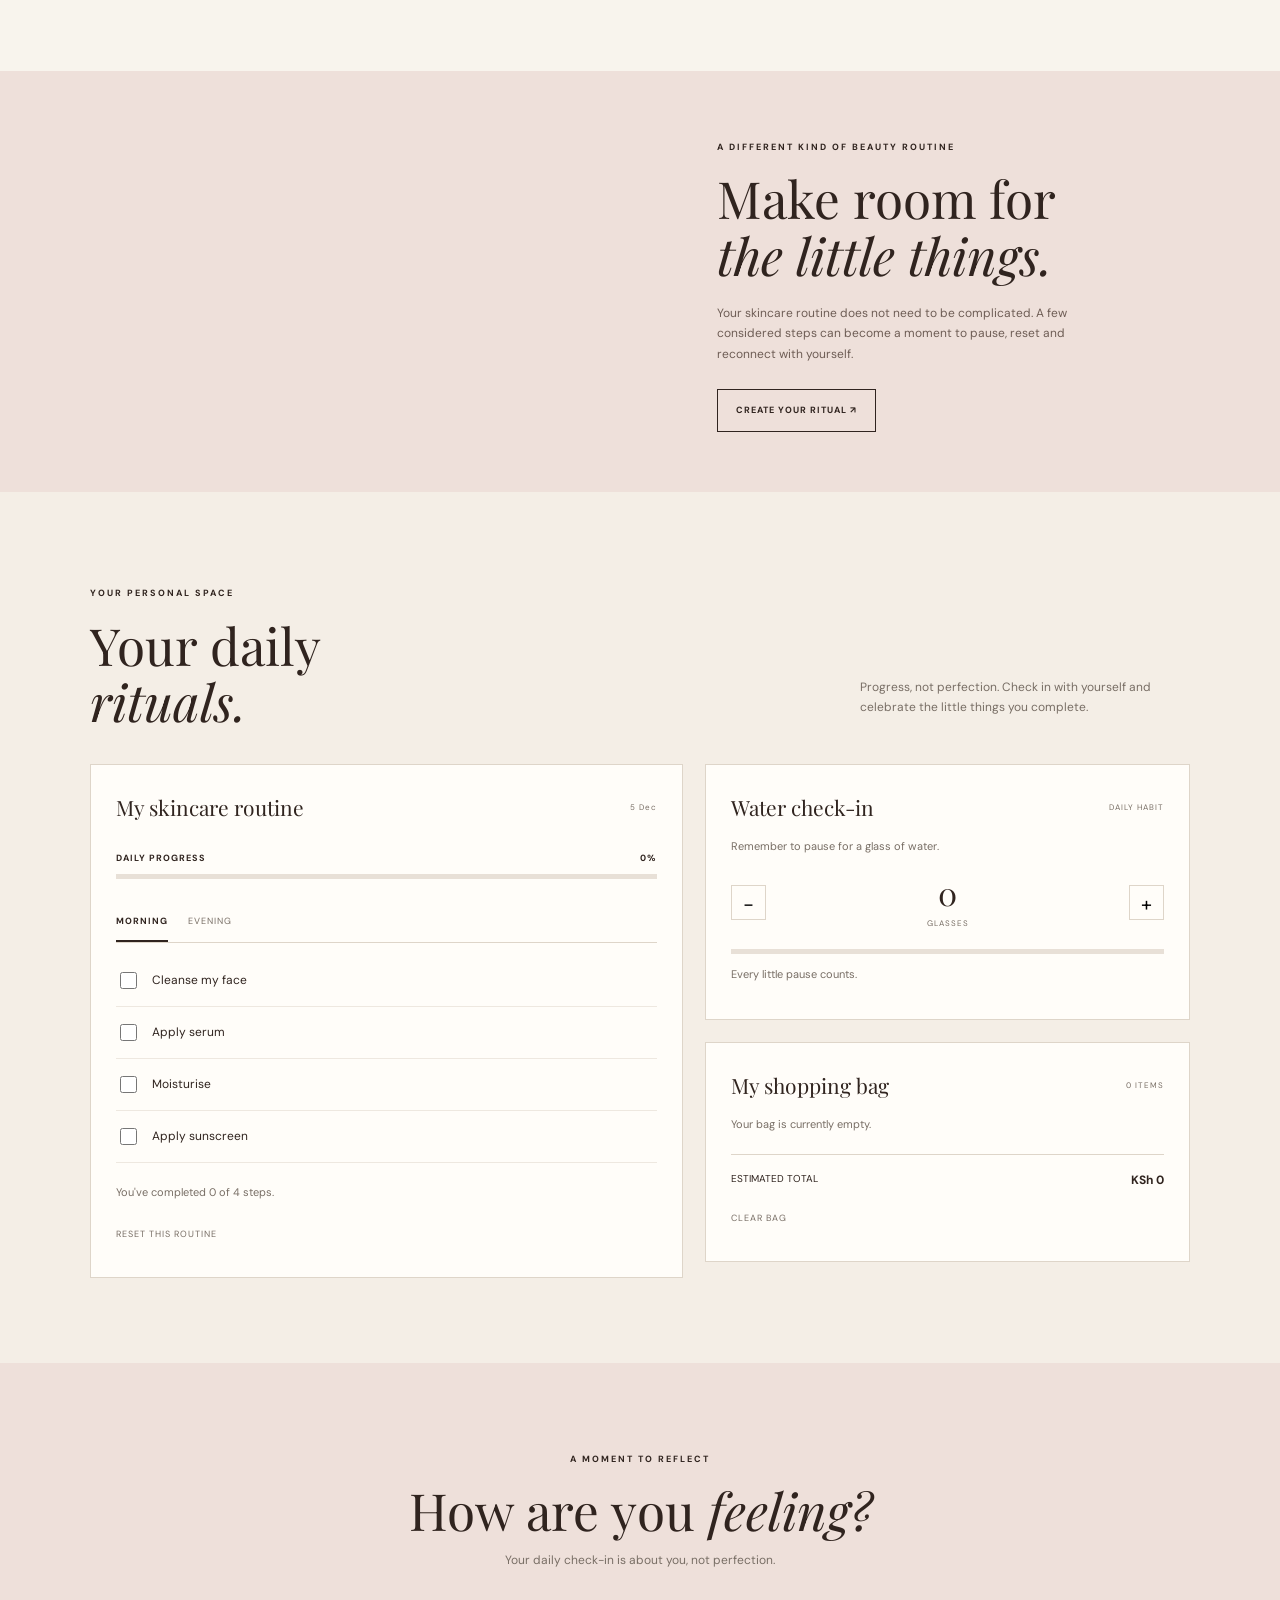
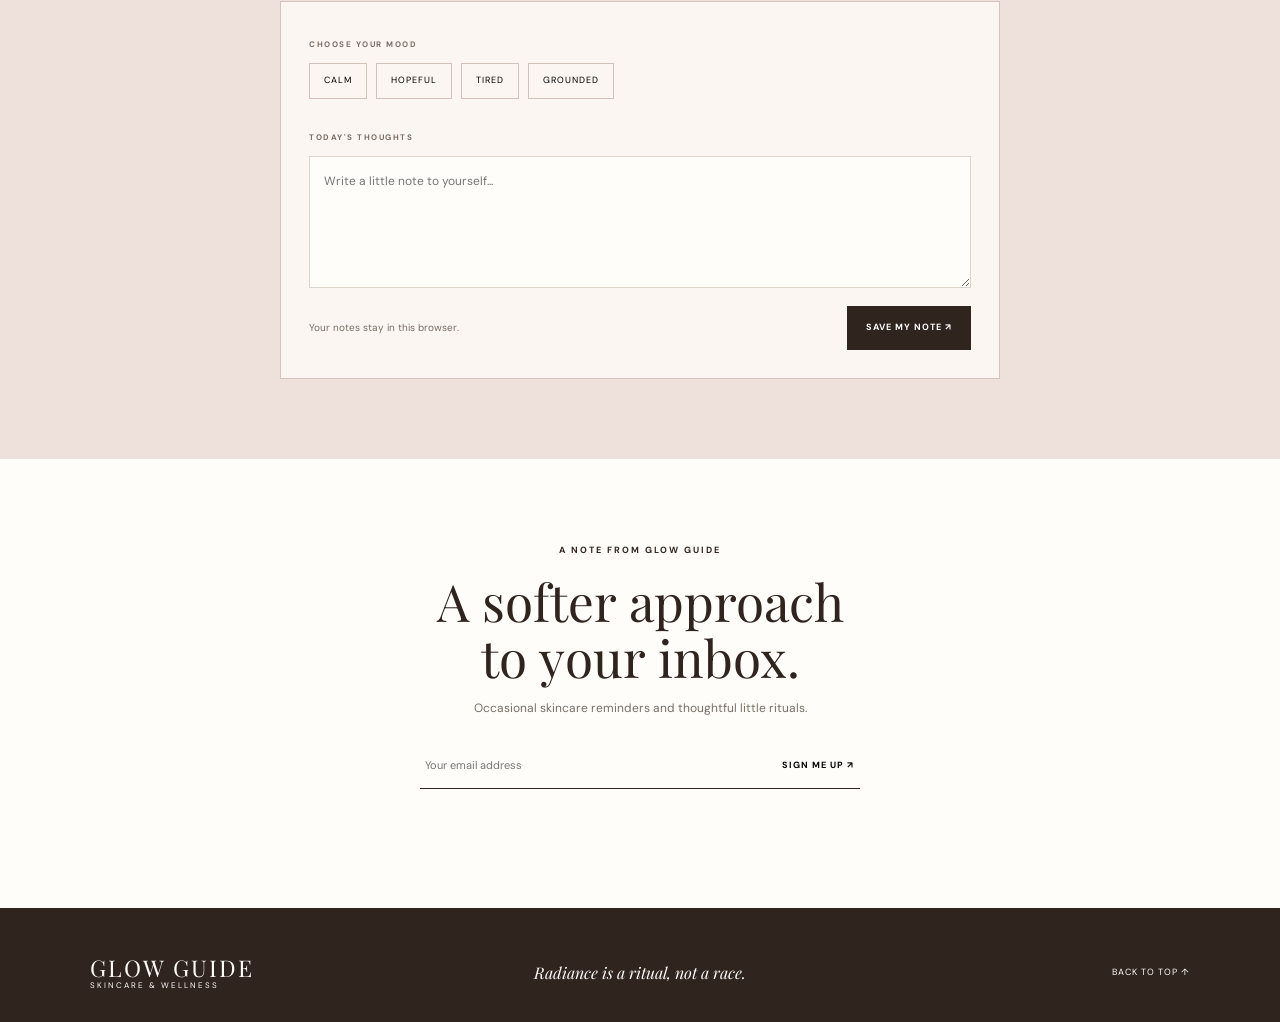
==== commit fb834e43: "fix: correct typo in announcement message in index.html" ====
--- a/index.html
+++ b/index.html
@@ -14,7 +14,7 @@
 <body>
 
     <div class="announcement">
-        YOUR DAILY REMINDER TO SLOW DOWN AND GLOW
+        YOUR DAILY REMINDER TO SLOW OWN AND GLOW
     </div>
 
     <header>
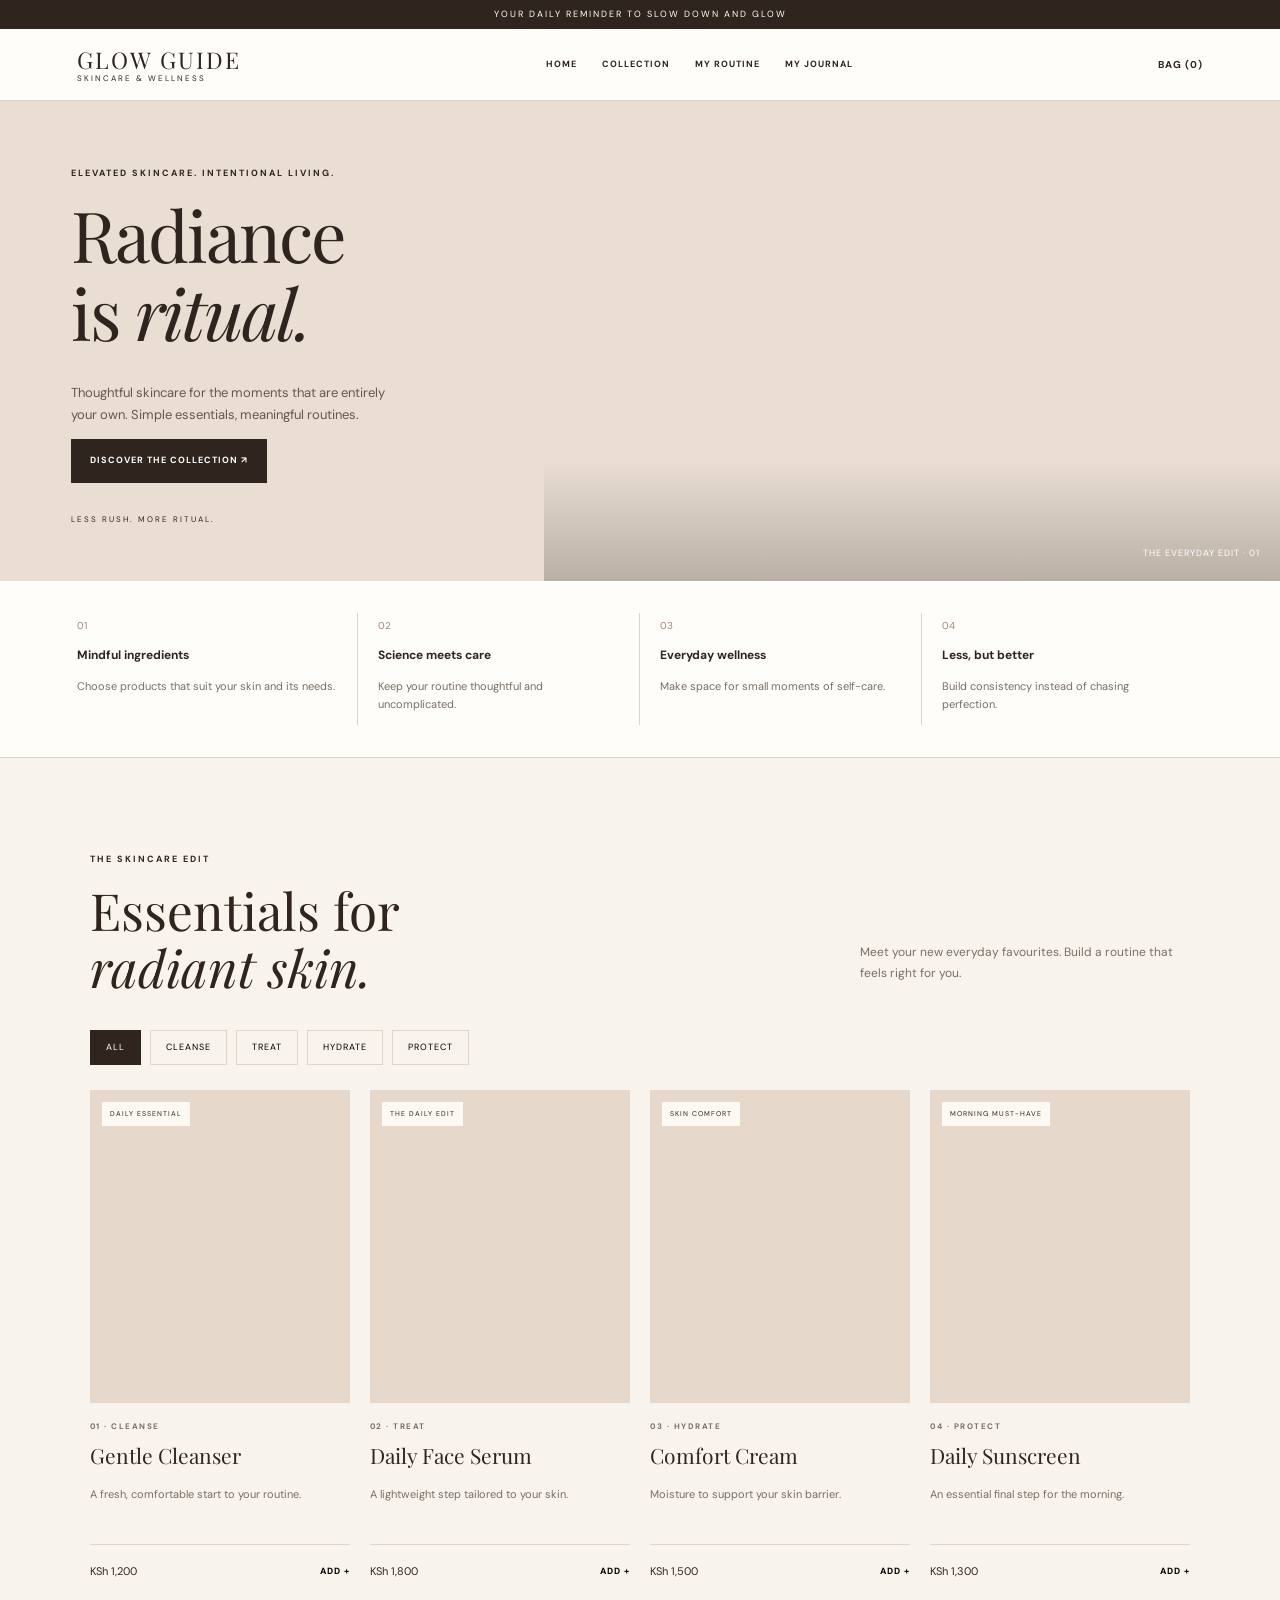
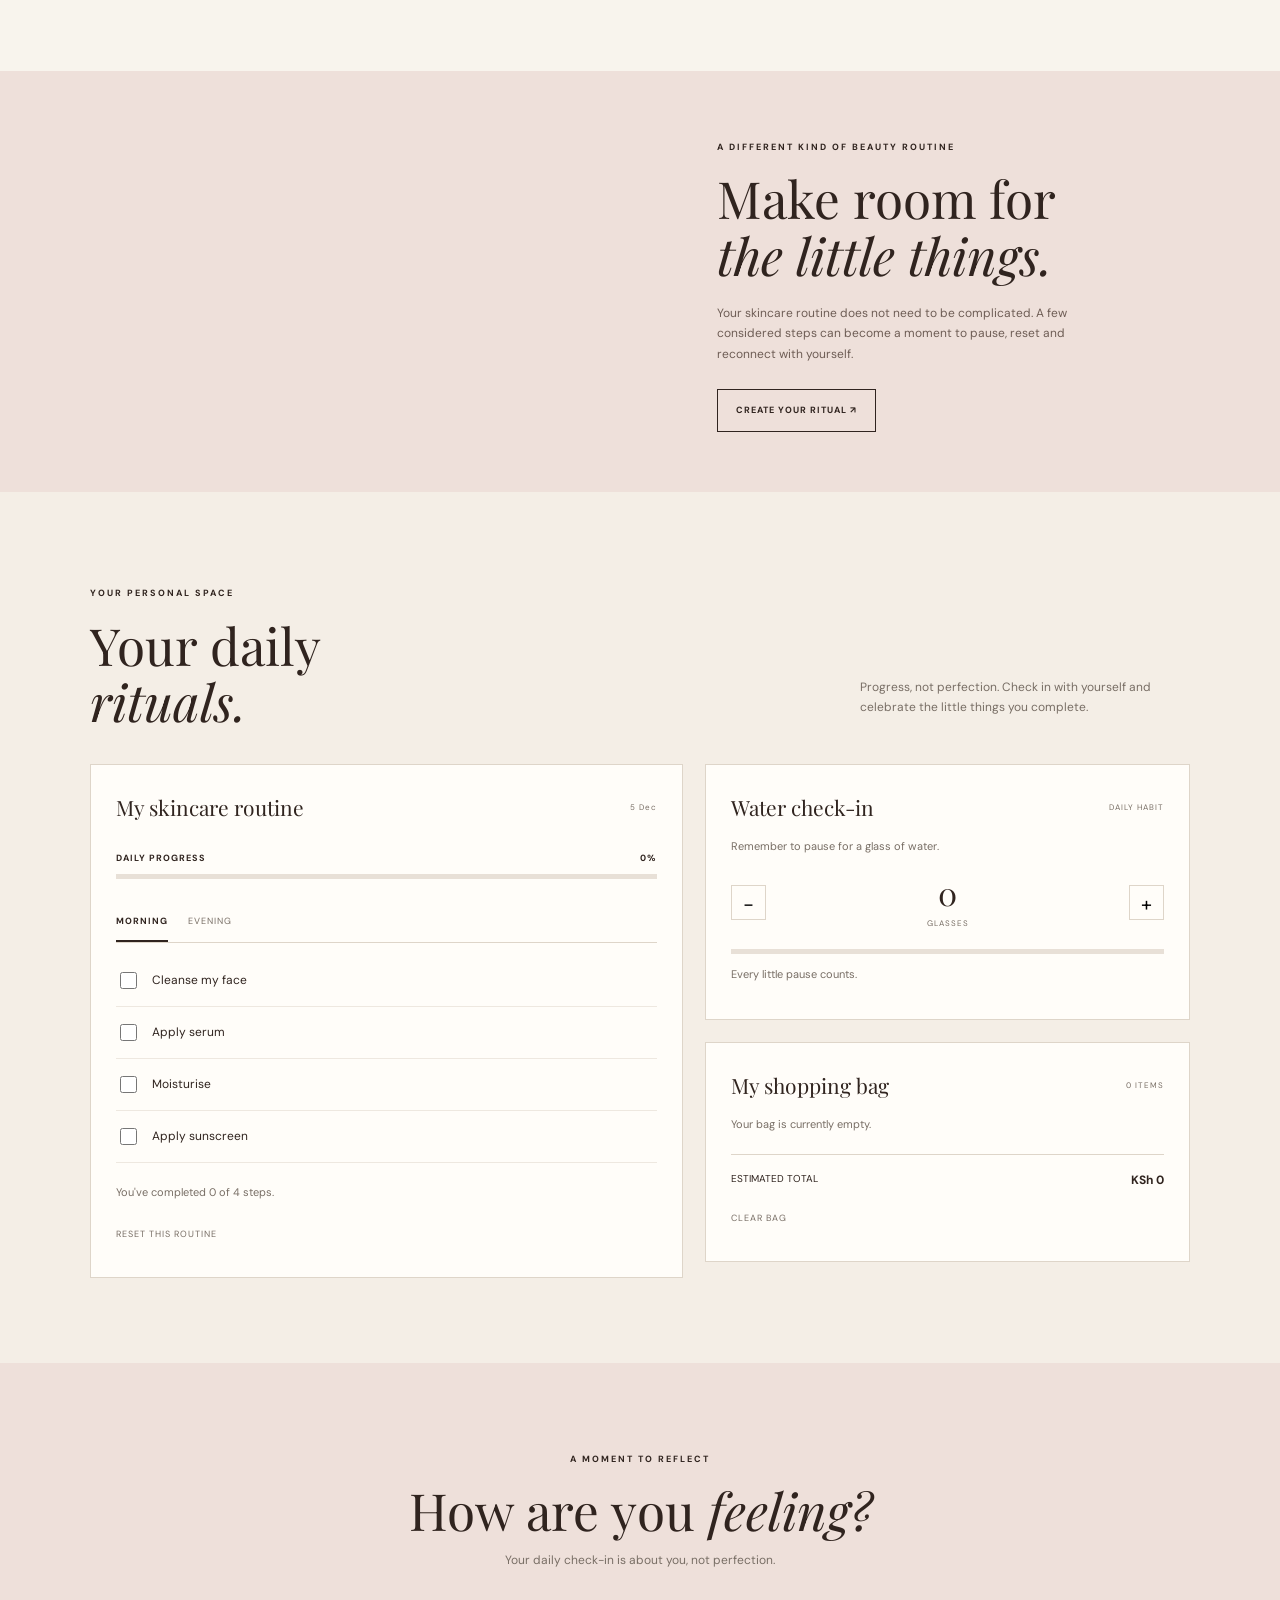
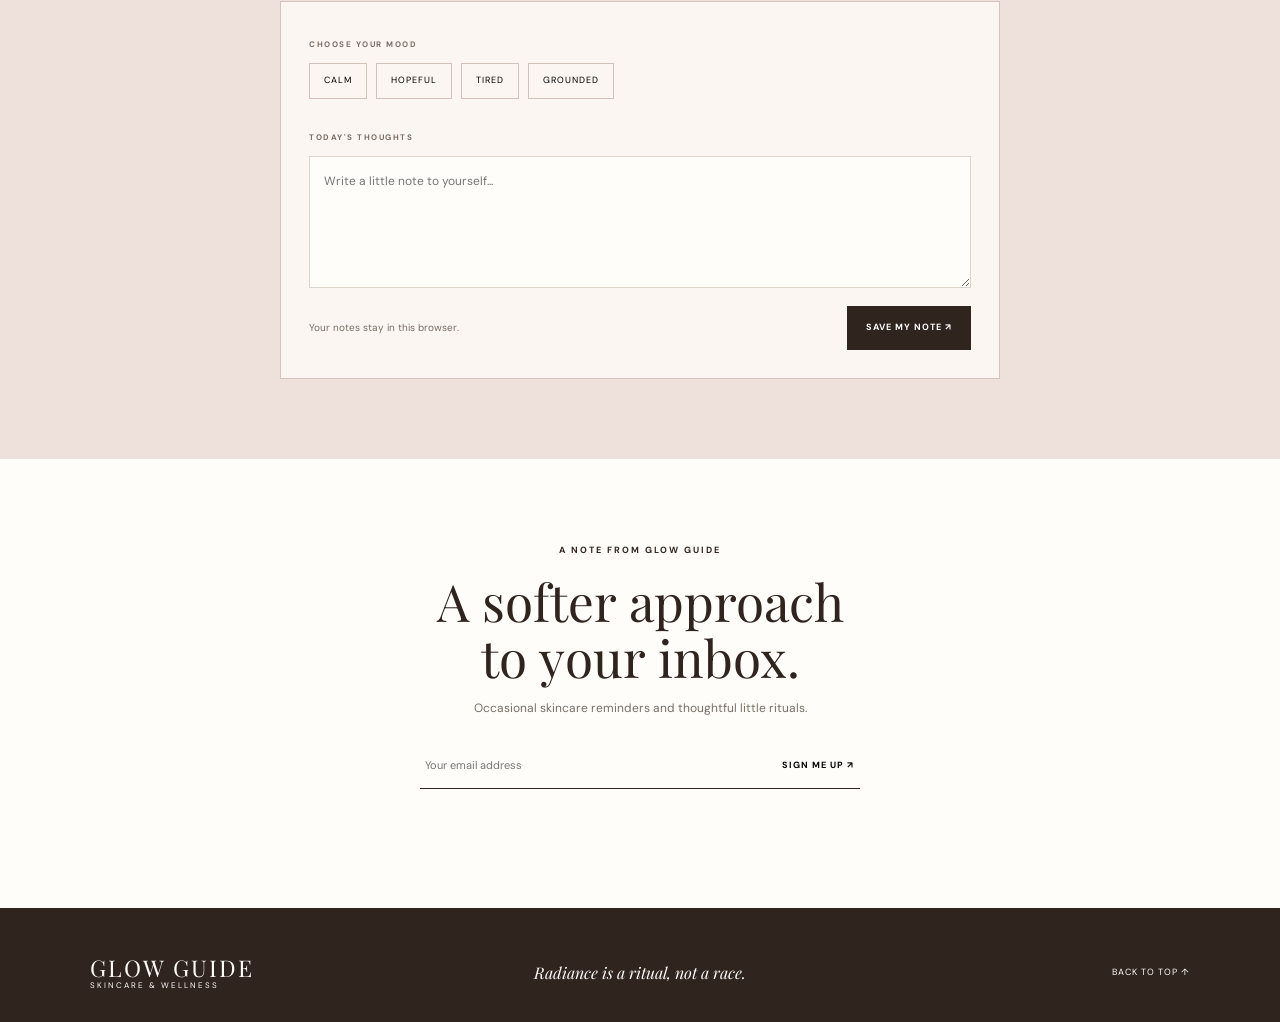
==== commit 018a5c02: "fix: correct typo in announcement message in index.html" ====
--- a/index.html
+++ b/index.html
@@ -14,7 +14,7 @@
 <body>
 
     <div class="announcement">
-        YOUR DAILY REMINDER TO SLOW OWN AND GLOW
+        YOUR DAILY REMINDER TO SLOW DOWN AND GLOW
     </div>
 
     <header>
